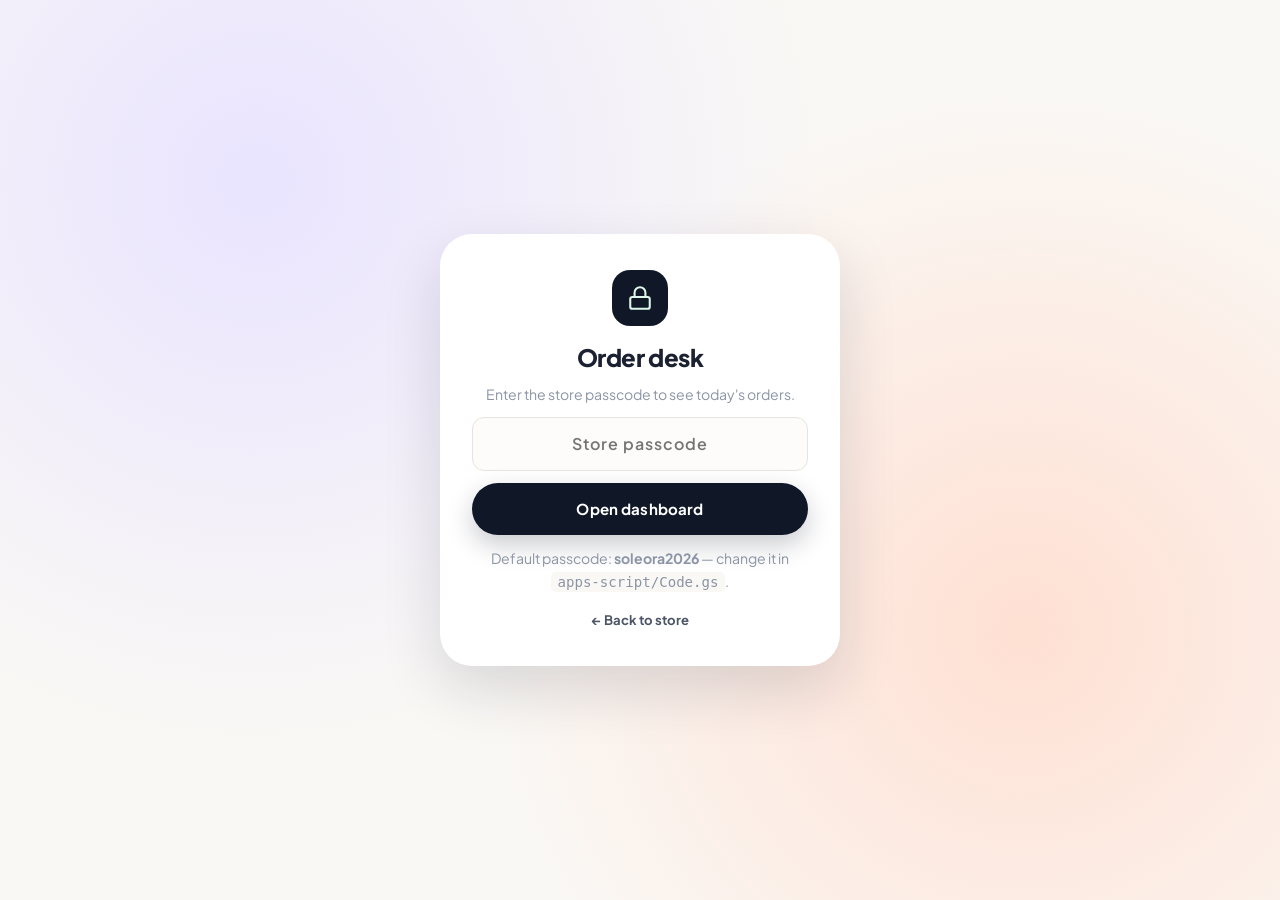
==== admin.html @ 422d0aa5 "Add files via upload" ====
<!DOCTYPE html>
<html lang="en">
<head>
<meta charset="UTF-8" />
<meta name="viewport" content="width=device-width, initial-scale=1" />
<meta name="robots" content="noindex" />
<title>SOLEORA — Order desk</title>
<link rel="preconnect" href="https://fonts.googleapis.com" />
<link rel="preconnect" href="https://fonts.gstatic.com" crossorigin />
<link href="https://fonts.googleapis.com/css2?family=Plus+Jakarta+Sans:wght@400;500;600;700;800&display=swap" rel="stylesheet" />
<link rel="stylesheet" href="style.css" />
<link rel="stylesheet" href="admin.css" />
</head>
<body class="admin">

<svg class="sprite" aria-hidden="true" xmlns="http://www.w3.org/2000/svg">
  <symbol id="s-close" viewBox="0 0 24 24"><g fill="none" stroke="currentColor" stroke-width="1.9" stroke-linecap="round"><line x1="18" y1="6" x2="6" y2="18"/><line x1="6" y1="6" x2="18" y2="18"/></g></symbol>
  <symbol id="s-refresh" viewBox="0 0 24 24"><g fill="none" stroke="currentColor" stroke-width="1.9" stroke-linecap="round" stroke-linejoin="round"><polyline points="23 4 23 10 17 10"/><path d="M20.49 15a9 9 0 1 1-2.12-9.36L23 10"/></g></symbol>
  <symbol id="s-download" viewBox="0 0 24 24"><g fill="none" stroke="currentColor" stroke-width="1.9" stroke-linecap="round" stroke-linejoin="round"><path d="M21 15v4a2 2 0 0 1-2 2H5a2 2 0 0 1-2-2v-4"/><polyline points="7 10 12 15 17 10"/><line x1="12" y1="15" x2="12" y2="3"/></g></symbol>
  <symbol id="s-search" viewBox="0 0 24 24"><g fill="none" stroke="currentColor" stroke-width="1.9" stroke-linecap="round"><circle cx="11" cy="11" r="8"/><line x1="21" y1="21" x2="16.65" y2="16.65"/></g></symbol>
  <symbol id="s-lock" viewBox="0 0 24 24"><g fill="none" stroke="currentColor" stroke-width="1.9" stroke-linecap="round" stroke-linejoin="round"><rect x="3" y="11" width="18" height="11" rx="2"/><path d="M7 11V7a5 5 0 0 1 10 0v4"/></g></symbol>
  <symbol id="s-out" viewBox="0 0 24 24"><g fill="none" stroke="currentColor" stroke-width="1.9" stroke-linecap="round" stroke-linejoin="round"><path d="M9 21H5a2 2 0 0 1-2-2V5a2 2 0 0 1 2-2h4"/><polyline points="16 17 21 12 16 7"/><line x1="21" y1="12" x2="9" y2="12"/></g></symbol>
</svg>

<!-- LOGIN -->
<section class="gate" id="gate">
  <form class="gate__card" id="gateForm">
    <span class="gate__ico"><svg class="ico"><use href="#s-lock"/></svg></span>
    <h1>Order desk</h1>
    <p>Enter the store passcode to see today's orders.</p>
    <input type="password" id="gateKey" placeholder="Store passcode" autocomplete="current-password" />
    <button class="btn btn--dark btn--block" type="submit">Open dashboard</button>
    <p class="gate__note" id="gateNote">Default passcode: <b>soleora2026</b> — change it in <code>apps-script/Code.gs</code>.</p>
    <a class="gate__back" href="index.html">← Back to store</a>
  </form>
</section>

<!-- DASHBOARD -->
<div class="adm" id="adm" hidden>
  <header class="adm__bar">
    <div class="adm__brand">
      <span class="logo__mark"><svg viewBox="0 0 44 44"><path d="M6 29c0-3 2-5 5-6l9-3c3-1 5-3 7-6 2-2 4-3 6-2s3 3 3 6c0 2 1 4 3 5 3 1 4 3 4 6 0 3-2 5-5 5H11c-3 0-5-2-5-5z"/><path class="logo__sole" d="M6 31h32"/></svg></span>
      <span><b>SOLEORA</b><em>Order desk</em></span>
    </div>
    <div class="adm__barTools">
      <span class="conn" id="connState">Checking…</span>
      <button class="btn btn--outline btn--sm" id="refreshBtn"><svg class="ico"><use href="#s-refresh"/></svg> Refresh</button>
      <button class="btn btn--outline btn--sm" id="exportBtn"><svg class="ico"><use href="#s-download"/></svg> Export CSV</button>
      <a class="btn btn--ghost btn--sm" href="index.html">View store</a>
      <button class="icon-btn" id="logoutBtn" aria-label="Sign out"><svg class="ico"><use href="#s-out"/></svg></button>
    </div>
  </header>

  <main class="adm__main">
    <section class="stats" id="stats"></section>

    <section class="panel">
      <div class="panel__head">
        <h2>Orders</h2>
        <div class="panel__tools">
          <label class="srch"><svg class="ico"><use href="#s-search"/></svg><input id="ordSearch" placeholder="Search order ID, name, phone, city" /></label>
          <div class="select">
            <select id="statusFilter">
              <option value="">All statuses</option>
              <option>New</option><option>Confirmed</option><option>Packed</option>
              <option>Shipped</option><option>Delivered</option><option>Cancelled</option>
            </select>
          </div>
        </div>
      </div>
      <div class="tablewrap">
        <table class="tbl">
          <thead><tr>
            <th>Order</th><th>Customer</th><th>Items</th><th>Total</th><th>Payment</th><th>Status</th><th></th>
          </tr></thead>
          <tbody id="ordBody"></tbody>
        </table>
      </div>
      <p class="tbl__empty" id="ordEmpty" hidden>No orders match this view yet.</p>
    </section>
  </main>
</div>

<div class="modal" id="ordModal" hidden><div class="modal__card" id="ordCard"></div></div>
<div class="toasts" id="toasts" role="status" aria-live="polite"></div>

<script src="admin.js"></script>
</body>
</html>
---- style.css ----
/* ==========================================================================
   SOLEORA — Premium footwear store
   1. Tokens   2. Base   3. Layout   4. Header/Nav   5. Hero
   6. Sections 7. Product cards   8. Filters   9. Drawers/Modals
   10. Toasts  11. Footer  12. Animations  13. Responsive
   ========================================================================== */

/* ---------- 1. TOKENS ---------- */
:root{
  --navy:#101828;
  --navy-2:#1c2a44;
  --cream:#FAF8F5;
  --white:#ffffff;
  --coral:#FF7043;
  --coral-dark:#e85c2c;
  --lav:#E9E4FF;
  --mint:#DDF7EA;
  --ink:#1B2130;
  --ink-2:#4b5565;
  --ink-3:#8b94a5;
  --line:#e8e3dc;
  --line-2:#f0ece6;

  --r-sm:10px; --r-md:16px; --r-lg:24px; --r-xl:32px; --r-pill:999px;
  --sh-1:0 2px 8px rgba(16,24,40,.05);
  --sh-2:0 12px 32px rgba(16,24,40,.08);
  --sh-3:0 24px 60px rgba(16,24,40,.14);
  --sh-coral:0 16px 40px rgba(255,112,67,.28);

  --pad:clamp(16px,4vw,32px);
  --gap:clamp(16px,2.4vw,28px);
  --sec-y:clamp(56px,7vw,104px);
  --ease:cubic-bezier(.22,.9,.3,1);
  --header-h:68px;
}

/* ---------- 2. BASE ---------- */
*,*::before,*::after{box-sizing:border-box}
[hidden]{display:none !important}
html{scroll-behavior:smooth;-webkit-text-size-adjust:100%}
body{
  margin:0;background:var(--cream);color:var(--ink);
  font-family:"Plus Jakarta Sans",system-ui,-apple-system,"Segoe UI",sans-serif;
  font-size:16px;line-height:1.6;overflow-x:hidden;
  -webkit-font-smoothing:antialiased;
}
img{max-width:100%;display:block}
button,input,select,textarea{font:inherit;color:inherit}
button{cursor:pointer;border:0;background:none}
a{color:inherit;text-decoration:none}
h1,h2,h3,h4{margin:0;line-height:1.12;letter-spacing:-.02em;font-weight:800}
p{margin:0}
ul{margin:0;padding:0;list-style:none}
.sprite{position:absolute;width:0;height:0;overflow:hidden}
.sprite g{fill:none;stroke:currentColor;stroke-width:1.9;stroke-linecap:round;stroke-linejoin:round}
.ico{width:20px;height:20px;flex:none;fill:none;stroke:currentColor;stroke-width:1.9;stroke-linecap:round;stroke-linejoin:round}
.sr-only{position:absolute;width:1px;height:1px;padding:0;margin:-1px;overflow:hidden;clip:rect(0 0 0 0);white-space:nowrap;border:0}
.skip-link{position:absolute;left:-999px;top:0;z-index:200;background:var(--navy);color:#fff;padding:12px 18px;border-radius:0 0 12px 0}
.skip-link:focus{left:0}
:focus-visible{outline:3px solid var(--coral);outline-offset:2px;border-radius:6px}

/* ---------- 3. LAYOUT ---------- */
.container{width:min(1360px,100% - var(--pad)*2);margin-inline:auto}
.section{padding-block:var(--sec-y)}
.section--soft{background:linear-gradient(180deg,#fff 0%,#fbf9f6 100%);border-block:1px solid var(--line-2)}
.eyebrow{
  font-size:.72rem;font-weight:800;letter-spacing:.22em;text-transform:uppercase;
  color:var(--coral);margin-bottom:12px;display:flex;align-items:center;gap:10px;
}
.eyebrow::before{content:"";width:26px;height:2px;background:var(--coral);border-radius:2px}
.eyebrow--light{color:var(--mint)}
.eyebrow--light::before{background:var(--mint)}
.sec-title{font-size:clamp(1.7rem,3.4vw,2.9rem);max-width:18ch}
.sec-head{display:flex;justify-content:space-between;align-items:flex-end;gap:24px;margin-bottom:clamp(28px,4vw,48px);flex-wrap:wrap}
.sec-head__tools{display:flex;gap:12px;align-items:center}

/* buttons */
.btn{
  display:inline-flex;align-items:center;justify-content:center;gap:10px;
  padding:14px 26px;border-radius:var(--r-pill);font-weight:700;font-size:.94rem;
  letter-spacing:.01em;transition:transform .25s var(--ease),box-shadow .25s var(--ease),background .25s,color .25s;
  white-space:nowrap;
}
.btn .ico{width:18px;height:18px}
.btn--dark{background:var(--navy);color:#fff;box-shadow:0 10px 26px rgba(16,24,40,.22)}
.btn--dark:hover{background:var(--navy-2);transform:translateY(-2px);box-shadow:0 16px 34px rgba(16,24,40,.28)}
.btn--accent{background:var(--coral);color:#fff;box-shadow:var(--sh-coral)}
.btn--accent:hover{background:var(--coral-dark);transform:translateY(-2px)}
.btn--outline{background:transparent;color:var(--navy);box-shadow:inset 0 0 0 1.6px rgba(16,24,40,.16)}
.btn--outline:hover{box-shadow:inset 0 0 0 1.6px var(--navy);transform:translateY(-2px)}
.btn--ghost{background:var(--white);color:var(--navy);box-shadow:var(--sh-1)}
.btn--sm{padding:10px 18px;font-size:.85rem}
.btn--block{width:100%}
.btn:active{transform:translateY(0) scale(.98)}
.linkbtn{display:inline-flex;align-items:center;gap:8px;font-weight:700;font-size:.9rem;color:var(--navy)}
.linkbtn .ico{width:16px;height:16px;transition:transform .3s var(--ease)}
.linkbtn:hover .ico{transform:translateX(5px)}
.linkbtn--muted{color:var(--ink-3);font-size:.82rem}
.linkbtn--muted:hover{color:var(--coral)}

.icon-btn{
  width:42px;height:42px;display:grid;place-items:center;border-radius:var(--r-pill);
  color:var(--navy);position:relative;transition:background .2s,transform .2s var(--ease);
}
.icon-btn:hover{background:rgba(16,24,40,.06);transform:translateY(-1px)}
.icon-btn--round{background:var(--white);box-shadow:var(--sh-1)}
.badge-count{
  position:absolute;top:2px;right:2px;min-width:18px;height:18px;padding:0 5px;
  background:var(--navy);color:#fff;border-radius:var(--r-pill);
  font-size:.66rem;font-weight:800;display:grid;place-items:center;line-height:1;
  transition:transform .3s var(--ease);
}
.badge-count--accent{background:var(--coral)}
.badge-count.pop{transform:scale(1.45)}

/* ---------- 4. ANNOUNCEMENT + HEADER ---------- */
.announce{background:var(--navy);color:#fff;overflow:hidden;font-size:.74rem;letter-spacing:.14em;font-weight:700}
.announce__track{display:flex;gap:22px;align-items:center;white-space:nowrap;padding:9px 0;animation:marquee 34s linear infinite;width:max-content}
.announce .dot{color:var(--coral)}

.header{
  position:sticky;top:0;z-index:90;
  background:rgba(250,248,245,.72);backdrop-filter:blur(16px);-webkit-backdrop-filter:blur(16px);
  border-bottom:1px solid transparent;transition:background .3s,box-shadow .3s,border-color .3s;
}
.header.is-stuck{background:rgba(255,255,255,.9);box-shadow:0 6px 24px rgba(16,24,40,.07);border-color:var(--line-2)}
.header__inner{display:flex;align-items:center;gap:18px;height:var(--header-h)}
.header__burger{display:none}
.header__actions{margin-left:auto;display:flex;align-items:center;gap:2px}
.header__progress{height:2px;background:linear-gradient(90deg,var(--coral),#ffb08c);width:0;transition:width .15s linear}

.logo{display:flex;align-items:center;gap:11px}
.logo__mark{width:38px;height:38px;display:grid;place-items:center;border-radius:12px;background:var(--navy);color:var(--mint);flex:none;box-shadow:0 8px 18px rgba(16,24,40,.22)}
.logo__mark svg{width:26px;height:26px;fill:none;stroke:currentColor;stroke-width:2.2;stroke-linejoin:round}
.logo__sole{stroke:var(--coral);stroke-width:3}
.logo__text{font-weight:800;font-size:1.16rem;letter-spacing:.18em;line-height:1;display:flex;flex-direction:column;gap:3px}
.logo__text em{font-style:normal;font-size:.52rem;letter-spacing:.16em;color:var(--ink-3);font-weight:600;text-transform:uppercase}

.nav{display:flex;gap:2px;margin-left:16px}
.nav__link{padding:9px 13px;border-radius:var(--r-pill);font-size:.88rem;font-weight:600;color:var(--ink-2);position:relative;transition:color .2s,background .2s}
.nav__link:hover{color:var(--navy);background:rgba(16,24,40,.05)}
.nav__link.is-active{color:var(--navy);font-weight:700}
.nav__link.is-active::after{content:"";position:absolute;left:13px;right:13px;bottom:2px;height:2px;background:var(--coral);border-radius:2px}
.nav__link--sale{color:var(--coral);font-weight:800}

/* search bar */
.searchbar{position:sticky;top:var(--header-h);z-index:88;background:#fff;border-bottom:1px solid var(--line);animation:slideDown .3s var(--ease)}
.searchbar__inner{display:flex;align-items:center;gap:12px;padding:14px 0}
.searchbar input{flex:1;border:0;outline:0;background:transparent;font-size:1.05rem;font-weight:600}
.searchbar input::placeholder{color:var(--ink-3);font-weight:500}

/* ---------- 5. HERO ---------- */
.hero{position:relative;padding-block:clamp(36px,5vw,74px) clamp(48px,6vw,90px);overflow:hidden}
.hero__bg{position:absolute;inset:0;pointer-events:none}
.blob{position:absolute;border-radius:50%;filter:blur(70px);opacity:.55;will-change:transform}
.blob--coral{width:38vw;height:38vw;min-width:280px;min-height:280px;background:radial-gradient(circle,#ffb59a,#ff7043 70%);top:-10%;right:-8%;animation:float1 18s ease-in-out infinite}
.blob--lav{width:32vw;height:32vw;min-width:240px;min-height:240px;background:radial-gradient(circle,#e9e4ff,#c3b6ff 70%);bottom:-14%;left:-6%;animation:float2 22s ease-in-out infinite}
.blob--mint{width:22vw;height:22vw;min-width:180px;min-height:180px;background:radial-gradient(circle,#ddf7ea,#8fe3bd 70%);top:44%;left:42%;opacity:.4;animation:float3 26s ease-in-out infinite}
.grid-lines{position:absolute;inset:0;background-image:linear-gradient(rgba(16,24,40,.045) 1px,transparent 1px),linear-gradient(90deg,rgba(16,24,40,.045) 1px,transparent 1px);background-size:56px 56px;mask-image:radial-gradient(ellipse at 50% 40%,#000,transparent 72%)}
.spark{position:absolute;left:var(--x);top:var(--y);width:7px;height:7px;border-radius:50%;background:var(--coral);opacity:.5;animation:twinkle 4.5s ease-in-out infinite;animation-delay:var(--d)}

.hero__inner{position:relative;display:grid;grid-template-columns:1.02fr 1fr;gap:clamp(28px,5vw,64px);align-items:center}
.hero__title{font-size:clamp(2.6rem,7vw,5.1rem);letter-spacing:-.035em}
.rotator{display:inline-grid;position:relative;color:var(--coral)}
.rotator__word{grid-area:1/1;animation:wordIn .6s var(--ease)}
.hero__desc{margin-top:20px;font-size:clamp(1rem,1.2vw,1.12rem);color:var(--ink-2);max-width:46ch}
.hero__cta{display:flex;gap:12px;margin-top:32px;flex-wrap:wrap}
.hero__stats{display:flex;gap:clamp(20px,3vw,44px);margin-top:44px;padding-top:26px;border-top:1px solid var(--line)}
.hero__stats b{display:block;font-size:clamp(1.3rem,2.4vw,1.9rem);font-weight:800;letter-spacing:-.02em}
.hero__stats span{font-size:.78rem;color:var(--ink-3);font-weight:600}

/* hero stage / showcase */
.hero__stage{position:relative;min-height:clamp(400px,46vw,540px)}
.showcase{position:relative;height:100%;border-radius:var(--r-xl);overflow:hidden;box-shadow:var(--sh-3);background:#fff}
.slide{position:absolute;inset:0;opacity:0;transform:scale(1.06);transition:opacity .8s var(--ease),transform 1.4s var(--ease);display:grid;grid-template-rows:1fr auto}
.slide.is-on{opacity:1;transform:scale(1)}
.slide__art{position:relative;display:grid;place-items:center;overflow:hidden;background:var(--slide-bg)}
.slide__art::after{content:"";position:absolute;inset:0;background:radial-gradient(circle at 30% 25%,rgba(255,255,255,.5),transparent 60%)}
.slide__art img{width:74%;max-width:420px;filter:drop-shadow(0 26px 34px rgba(16,24,40,.24));animation:shoeFloat 6s ease-in-out infinite;position:relative;z-index:1}
.slide__person{position:absolute;left:22px;bottom:16px;z-index:2;display:flex;align-items:center;gap:10px;background:rgba(255,255,255,.78);backdrop-filter:blur(10px);padding:8px 14px 8px 8px;border-radius:var(--r-pill);box-shadow:var(--sh-1)}
.slide__avatar{width:34px;height:34px;border-radius:50%;display:grid;place-items:center;font-weight:800;font-size:.85rem;color:#fff}
.slide__person b{display:block;font-size:.82rem;line-height:1.2}
.slide__person span{font-size:.68rem;color:var(--ink-3);font-weight:600}
.slide__foot{display:flex;justify-content:space-between;align-items:center;padding:16px 22px;background:#fff;gap:12px}
.slide__foot h3{font-size:1rem}
.slide__foot p{font-size:.78rem;color:var(--ink-3);font-weight:600}
.slide__price{font-weight:800;font-size:1.05rem}

.showcase__dots{display:flex;gap:8px;justify-content:center;margin-top:16px}
.showcase__dots button{width:26px;height:4px;border-radius:4px;background:rgba(16,24,40,.16);transition:background .3s,width .3s}
.showcase__dots button.is-on{background:var(--coral);width:44px}

.floatcard{
  position:absolute;right:-14px;bottom:56px;width:224px;z-index:4;
  background:rgba(255,255,255,.86);backdrop-filter:blur(18px);
  border:1px solid rgba(255,255,255,.9);border-radius:var(--r-lg);padding:14px;
  box-shadow:var(--sh-3);animation:cardFloat 7s ease-in-out infinite;
}
.floatcard__tag{display:inline-block;background:var(--mint);color:#0d6b48;font-size:.62rem;font-weight:800;letter-spacing:.12em;text-transform:uppercase;padding:5px 10px;border-radius:var(--r-pill)}
.floatcard__img{background:var(--lav);border-radius:var(--r-md);margin:10px 0;padding:6px}
.floatcard h3{font-size:1rem;margin-top:2px}
.floatcard .stars{color:var(--coral);font-size:.8rem;letter-spacing:.08em}
.floatcard__price{font-weight:800;font-size:1.1rem;margin:4px 0 8px}
.livepill{position:absolute;left:-10px;top:24px;z-index:4;display:flex;align-items:center;gap:8px;background:#fff;border-radius:var(--r-pill);padding:8px 15px;font-size:.75rem;font-weight:700;box-shadow:var(--sh-2)}
.livedot{width:8px;height:8px;border-radius:50%;background:#22c55e;box-shadow:0 0 0 0 rgba(34,197,94,.6);animation:pulse 2s infinite}

/* ---------- MARQUEE STRIP ---------- */
.strip{background:var(--navy);color:#fff;overflow:hidden;padding:14px 0}
.strip__track{display:flex;gap:34px;align-items:center;width:max-content;animation:marquee 30s linear infinite}
.strip__track span{font-size:1.05rem;font-weight:800;letter-spacing:.2em}
.strip__track i{color:var(--coral);font-style:normal}

/* ---------- 6. CATEGORIES / OCCASIONS ---------- */
.cat-grid{display:grid;grid-template-columns:repeat(4,1fr);gap:var(--gap)}
.cat{
  position:relative;border-radius:var(--r-lg);overflow:hidden;min-height:280px;
  display:flex;flex-direction:column;justify-content:flex-end;padding:22px;
  color:#fff;isolation:isolate;transition:transform .4s var(--ease),box-shadow .4s var(--ease);
  background:var(--cat-bg);
}
.cat:hover{transform:translateY(-8px);box-shadow:var(--sh-3)}
.cat__img{position:absolute;inset:0;z-index:-2;overflow:hidden}
.cat__img img{width:100%;height:100%;object-fit:cover;transition:transform .7s var(--ease)}
.cat:hover .cat__img img{transform:scale(1.09)}
.cat::after{content:"";position:absolute;inset:0;z-index:-1;background:linear-gradient(180deg,rgba(16,24,40,0) 30%,rgba(16,24,40,.82) 100%);transition:opacity .4s}
.cat:hover::after{opacity:.92}
.cat h3{font-size:1.35rem}
.cat p{font-size:.84rem;opacity:.86;margin:6px 0 12px}
.cat__go{display:inline-flex;align-items:center;gap:8px;font-size:.78rem;font-weight:800;letter-spacing:.12em;text-transform:uppercase}
.cat__go .ico{width:16px;height:16px;transition:transform .35s var(--ease)}
.cat:hover .cat__go .ico{transform:translateX(6px)}
.cat__count{position:absolute;top:16px;right:16px;background:rgba(255,255,255,.9);color:var(--navy);font-size:.68rem;font-weight:800;padding:5px 11px;border-radius:var(--r-pill)}

.occ-grid{display:grid;grid-template-columns:repeat(4,1fr);gap:var(--gap)}
.occ{
  border-radius:var(--r-lg);padding:26px 22px;background:#fff;border:1px solid var(--line);
  transition:transform .35s var(--ease),box-shadow .35s var(--ease),border-color .35s;text-align:left;
}
.occ:hover{transform:translateY(-6px);box-shadow:var(--sh-2);border-color:transparent}
.occ__ico{width:52px;height:52px;border-radius:16px;display:grid;place-items:center;font-size:1.5rem;margin-bottom:16px;background:var(--occ-bg)}
.occ h3{font-size:1.06rem}
.occ p{font-size:.82rem;color:var(--ink-3);margin-top:5px}

/* ---------- 7. SHOP + PRODUCT CARDS ---------- */
.shop{display:grid;grid-template-columns:264px 1fr;gap:clamp(20px,3vw,40px);align-items:start}
.shop__main{min-width:0}
.chips{display:flex;flex-wrap:wrap;gap:8px;margin-bottom:12px}
.chip{display:inline-flex;align-items:center;gap:7px;background:var(--navy);color:#fff;font-size:.76rem;font-weight:700;padding:7px 13px;border-radius:var(--r-pill)}
.chip .ico{width:13px;height:13px}
.chip--clear{background:var(--coral)}
.result-line{font-size:.85rem;color:var(--ink-3);margin-bottom:16px;font-weight:600}
.result-line b{color:var(--navy)}

.grid{display:grid;grid-template-columns:repeat(4,1fr);gap:var(--gap)}
.card{
  background:#fff;border-radius:var(--r-lg);overflow:hidden;display:flex;flex-direction:column;
  border:1px solid var(--line-2);transition:transform .38s var(--ease),box-shadow .38s var(--ease),border-color .3s;
  position:relative;
}
.card:hover{transform:translateY(-8px);box-shadow:var(--sh-3);border-color:transparent}
.card__media{position:relative;aspect-ratio:1/1;background:var(--card-bg);display:grid;place-items:center;overflow:hidden}
.card__media img{width:82%;transition:transform .6s var(--ease);filter:drop-shadow(0 14px 18px rgba(16,24,40,.16))}
.card:hover .card__media img{transform:scale(1.11) rotate(-4deg)}
.card__badge{position:absolute;top:12px;left:12px;font-size:.62rem;font-weight:800;letter-spacing:.1em;padding:6px 11px;border-radius:var(--r-pill);background:var(--navy);color:#fff}
.card__badge--sale{background:var(--coral)}
.card__badge--new{background:#0d6b48}
.card__badge--premium{background:#5b46c9}
.card__wish{position:absolute;top:10px;right:10px;width:38px;height:38px;border-radius:50%;background:rgba(255,255,255,.92);display:grid;place-items:center;box-shadow:var(--sh-1);transition:transform .25s var(--ease),color .25s;color:var(--ink-2)}
.card__wish:hover{transform:scale(1.12)}
.card__wish.is-on{color:var(--coral)}
.card__wish.is-on .ico{fill:var(--coral)}
.card__quick{
  position:absolute;left:12px;right:12px;bottom:12px;padding:10px;border-radius:var(--r-pill);
  background:rgba(255,255,255,.94);backdrop-filter:blur(8px);font-size:.8rem;font-weight:700;
  display:flex;align-items:center;justify-content:center;gap:8px;
  opacity:0;transform:translateY(10px);transition:opacity .3s,transform .3s var(--ease);
}
.card:hover .card__quick,.card:focus-within .card__quick{opacity:1;transform:translateY(0)}
.card__body{padding:16px;display:flex;flex-direction:column;gap:7px;flex:1}
.card__brand{font-size:.68rem;font-weight:800;letter-spacing:.14em;text-transform:uppercase;color:var(--ink-3)}
.card__name{font-size:.98rem;font-weight:700;line-height:1.3}
.card__meta{display:flex;align-items:center;gap:8px;font-size:.76rem;color:var(--ink-3);font-weight:600}
.rating{display:inline-flex;align-items:center;gap:4px;background:var(--mint);color:#0d6b48;padding:3px 8px;border-radius:var(--r-pill);font-weight:800;font-size:.72rem}
.rating .ico{width:12px;height:12px;fill:currentColor}
.card__price{display:flex;align-items:baseline;gap:8px;flex-wrap:wrap;margin-top:2px}
.price{font-size:1.14rem;font-weight:800}
.price--old{font-size:.86rem;color:var(--ink-3);text-decoration:line-through;font-weight:600}
.price--off{font-size:.78rem;color:#0d6b48;font-weight:800}
.card__sizes{display:flex;gap:6px;flex-wrap:wrap;margin-top:4px}
.size{
  min-width:34px;height:32px;padding:0 8px;border-radius:9px;display:grid;place-items:center;
  font-size:.8rem;font-weight:700;background:#f6f4f1;color:var(--ink-2);
  transition:background .2s,color .2s,transform .2s;
}
.size:hover{background:var(--lav)}
.size.is-on{background:var(--navy);color:#fff}
.card__add{margin-top:auto;padding:12px;border-radius:var(--r-pill);background:var(--navy);color:#fff;font-weight:700;font-size:.86rem;display:flex;align-items:center;justify-content:center;gap:8px;transition:background .25s,transform .2s}
.card:hover .card__add{background:var(--coral)}
.card__add:active{transform:scale(.97)}

.loadmore{display:flex;justify-content:center;margin-top:36px}
.empty{text-align:center;padding:60px 20px;background:#fff;border-radius:var(--r-lg);border:1px dashed var(--line)}
.empty__icon{font-size:2.6rem;margin-bottom:10px}
.empty h3{font-size:1.25rem;margin-bottom:6px}
.empty p{color:var(--ink-3);margin-bottom:20px}

/* rails */
.rail{display:grid;grid-auto-flow:column;grid-auto-columns:minmax(240px,1fr);gap:var(--gap);overflow-x:auto;padding-bottom:14px;scroll-snap-type:x mandatory;scrollbar-width:thin}
.rail > *{scroll-snap-align:start}
.rail::-webkit-scrollbar{height:6px}
.rail::-webkit-scrollbar-thumb{background:var(--line);border-radius:6px}

/* ---------- 8. FILTERS ---------- */
.filters{background:#fff;border:1px solid var(--line-2);border-radius:var(--r-lg);position:sticky;top:calc(var(--header-h) + 16px);overflow:hidden}
.filters__head{display:flex;align-items:center;justify-content:space-between;gap:10px;padding:18px;border-bottom:1px solid var(--line-2)}
.filters__head h3{font-size:1rem}
.filters__close{display:none}
.filters__body{padding:6px 18px 18px;max-height:min(64vh,620px);overflow-y:auto}
.filters__foot{display:none;padding:14px 18px;border-top:1px solid var(--line-2);background:#fff}
.fgroup{border-bottom:1px solid var(--line-2);padding:14px 0}
.fgroup:last-child{border-bottom:0}
.fgroup__title{display:flex;justify-content:space-between;align-items:center;width:100%;font-weight:700;font-size:.86rem;padding:4px 0}
.fgroup__title .ico{width:16px;height:16px;transition:transform .3s}
.fgroup.is-closed .fgroup__title .ico{transform:rotate(-90deg)}
.fgroup__body{padding-top:10px;display:flex;flex-direction:column;gap:9px}
.fgroup.is-closed .fgroup__body{display:none}
.check{display:flex;align-items:center;gap:10px;font-size:.85rem;color:var(--ink-2);cursor:pointer}
.check input{appearance:none;width:18px;height:18px;border-radius:6px;border:1.6px solid var(--line);flex:none;transition:background .2s,border-color .2s;position:relative}
.check input:checked{background:var(--navy);border-color:var(--navy)}
.check input:checked::after{content:"";position:absolute;left:5px;top:1.5px;width:5px;height:10px;border:solid #fff;border-width:0 2px 2px 0;transform:rotate(45deg)}
.check span{flex:1}
.check small{color:var(--ink-3);font-weight:600}
.swatches{display:flex;flex-wrap:wrap;gap:9px}
.swatch{width:32px;height:32px;border-radius:50%;border:2px solid #fff;box-shadow:0 0 0 1.5px var(--line);transition:transform .2s,box-shadow .2s;position:relative}
.swatch:hover{transform:scale(1.1)}
.swatch.is-on{box-shadow:0 0 0 2.4px var(--navy)}
.sizerow{display:flex;flex-wrap:wrap;gap:8px}
.sizebtn{width:42px;height:36px;border-radius:10px;background:#f6f4f1;font-weight:700;font-size:.84rem;transition:background .2s,color .2s}
.sizebtn.is-on{background:var(--navy);color:#fff}
.range{display:flex;flex-direction:column;gap:10px}
.range__vals{display:flex;justify-content:space-between;font-size:.82rem;font-weight:700}
.range input[type=range]{width:100%;appearance:none;height:4px;border-radius:4px;background:var(--line);outline:0}
.range input[type=range]::-webkit-slider-thumb{appearance:none;width:18px;height:18px;border-radius:50%;background:var(--navy);cursor:pointer;border:3px solid #fff;box-shadow:var(--sh-1)}
.range input[type=range]::-moz-range-thumb{width:18px;height:18px;border-radius:50%;background:var(--navy);cursor:pointer;border:3px solid #fff}

.select{position:relative;display:flex;align-items:center}
.select select{appearance:none;padding:10px 38px 10px 16px;border-radius:var(--r-pill);border:1.6px solid rgba(16,24,40,.16);background:#fff;font-size:.85rem;font-weight:600;cursor:pointer}
.select .ico{position:absolute;right:14px;width:15px;height:15px;pointer-events:none}

/* ---------- 9. DRAWERS / MODALS ---------- */
.scrim{position:fixed;inset:0;background:rgba(16,24,40,.5);backdrop-filter:blur(4px);z-index:95;animation:fade .3s}
.drawer{
  position:fixed;top:0;bottom:0;width:min(430px,92vw);background:#fff;z-index:96;
  display:flex;flex-direction:column;box-shadow:var(--sh-3);
}
.drawer--right{right:0;animation:slideInR .38s var(--ease)}
.drawer--left{left:0;width:min(330px,84vw);animation:slideInL .38s var(--ease)}
.drawer__head{display:flex;align-items:center;justify-content:space-between;padding:18px 20px;border-bottom:1px solid var(--line-2)}
.drawer__title{font-weight:800;font-size:1.05rem}
.drawer__title b{color:var(--ink-3);font-weight:600;font-size:.85rem}
.drawer__body{flex:1;overflow-y:auto;padding:18px 20px;display:flex;flex-direction:column;gap:14px}
.drawer__foot{padding:18px 20px;border-top:1px solid var(--line-2);background:#fff}

.mnav{display:flex;flex-direction:column;padding:12px}
.mnav a{padding:14px 16px;border-radius:14px;font-weight:700;font-size:1rem;transition:background .2s,padding-left .2s}
.mnav a:hover{background:var(--lav);padding-left:22px}
.mnav a.is-sale{color:var(--coral)}
.mnav__foot{margin-top:auto;padding:16px;display:flex;flex-direction:column;gap:10px}

.citem{display:grid;grid-template-columns:82px 1fr auto;gap:12px;align-items:center;padding-bottom:14px;border-bottom:1px solid var(--line-2)}
.citem__img{background:var(--card-bg,#f6f4f1);border-radius:14px;padding:6px;aspect-ratio:1/1;display:grid;place-items:center}
.citem h4{font-size:.9rem;font-weight:700;line-height:1.3}
.citem small{color:var(--ink-3);font-size:.75rem;font-weight:600;display:block;margin-top:3px}
.citem__price{font-weight:800;margin-top:6px;font-size:.95rem}
.qty{display:flex;align-items:center;gap:4px;background:#f6f4f1;border-radius:var(--r-pill);padding:3px}
.qty button{width:28px;height:28px;border-radius:50%;display:grid;place-items:center;background:#fff;box-shadow:var(--sh-1);transition:background .2s}
.qty button:hover{background:var(--lav)}
.qty .ico{width:14px;height:14px}
.qty b{min-width:22px;text-align:center;font-size:.86rem}
.citem__side{display:flex;flex-direction:column;align-items:flex-end;gap:8px}
.citem__del{color:var(--ink-3);font-size:.74rem;font-weight:700;display:inline-flex;gap:5px;align-items:center}
.citem__del:hover{color:var(--coral)}

.totals{display:flex;flex-direction:column;gap:9px;margin-bottom:14px}
.totals > div{display:flex;justify-content:space-between;font-size:.9rem;color:var(--ink-2)}
.totals b{font-weight:700;color:var(--ink)}
.totals__save b{color:#0d6b48}
.totals__grand{padding-top:11px;border-top:1px solid var(--line-2);font-size:1.05rem}
.totals__grand b{font-size:1.25rem;font-weight:800}
.freeship{font-size:.78rem;color:var(--ink-3);margin-bottom:12px;text-align:center;font-weight:600}
.freeship b{color:var(--coral)}

.modal{position:fixed;inset:0;z-index:97;display:grid;place-items:center;padding:20px;background:rgba(16,24,40,.55);backdrop-filter:blur(6px);animation:fade .25s;overflow-y:auto}
.modal__card{background:#fff;border-radius:var(--r-xl);width:min(560px,100%);padding:28px;position:relative;box-shadow:var(--sh-3);animation:popIn .35s var(--ease);margin:auto}
.modal__card--wide{width:min(920px,100%);padding:0;overflow:hidden}
.modal__x{position:absolute;top:14px;right:14px;z-index:3;background:rgba(255,255,255,.9);box-shadow:var(--sh-1)}
.modal__title{font-size:1.5rem}
.modal__sub{color:var(--ink-3);font-size:.88rem;margin:6px 0 20px}

.qv{display:grid;grid-template-columns:1fr 1fr}
.qv__media{background:var(--card-bg);display:grid;place-items:center;padding:34px;position:relative;min-height:320px}
.qv__media img{width:84%;filter:drop-shadow(0 22px 28px rgba(16,24,40,.2));animation:shoeFloat 6s ease-in-out infinite}
.qv__body{padding:34px 30px;display:flex;flex-direction:column;gap:12px;max-height:80vh;overflow-y:auto}
.qv__body h2{font-size:1.5rem}
.qv__desc{font-size:.9rem;color:var(--ink-2)}
.qv__label{font-size:.72rem;font-weight:800;letter-spacing:.14em;text-transform:uppercase;color:var(--ink-3);margin-top:4px}
.qv__actions{display:flex;gap:10px;margin-top:8px;flex-wrap:wrap}
.qv__actions .btn{flex:1;min-width:140px}

.form{display:flex;flex-direction:column;gap:14px}
.form label{display:flex;flex-direction:column;gap:6px;font-size:.8rem;font-weight:700;color:var(--ink-2)}
.form input,.form textarea,.form select{
  padding:12px 14px;border-radius:12px;border:1.6px solid var(--line);background:#fdfcfb;
  font-size:.92rem;font-weight:600;outline:0;transition:border-color .2s,background .2s;
}
.form input:focus,.form textarea:focus,.form select:focus{border-color:var(--navy);background:#fff}
.form input.is-bad{border-color:var(--coral);background:#fff6f2}
.form__row{display:grid;grid-template-columns:1fr 1fr;gap:12px}
.form__summary{background:var(--cream);border-radius:14px;padding:14px 16px;font-size:.87rem;display:flex;flex-direction:column;gap:6px}
.form__summary div{display:flex;justify-content:space-between}
.form__summary .big{font-weight:800;font-size:1.05rem;padding-top:8px;border-top:1px solid var(--line)}
.form__note{font-size:.74rem;color:var(--ink-3);text-align:center}
.success{text-align:center;padding:16px 0}
.success__ico{width:74px;height:74px;border-radius:50%;background:var(--mint);color:#0d6b48;display:grid;place-items:center;margin:0 auto 18px;animation:popIn .5s var(--ease)}
.success__ico .ico{width:34px;height:34px;stroke-width:2.6}
.success h2{font-size:1.5rem;margin-bottom:8px}
.success p{color:var(--ink-2);font-size:.92rem}
.success__id{display:inline-block;margin:16px 0 22px;background:var(--cream);border:1px dashed var(--line);border-radius:12px;padding:10px 18px;font-weight:800;letter-spacing:.08em}

/* ---------- SALE ---------- */
.sale{position:relative;overflow:hidden;color:#fff;padding-block:clamp(48px,6vw,80px);background:var(--navy)}
.sale__bg{position:absolute;inset:0;background:linear-gradient(120deg,#101828 0%,#1c2a44 35%,#3a2a52 65%,#101828 100%);background-size:280% 280%;animation:gradShift 16s ease infinite}
.sale__bg::after{content:"";position:absolute;inset:0;background:radial-gradient(circle at 78% 30%,rgba(255,112,67,.42),transparent 55%),radial-gradient(circle at 12% 78%,rgba(233,228,255,.24),transparent 52%)}
.sale__inner{position:relative;display:grid;grid-template-columns:1fr 1fr;gap:clamp(28px,4vw,60px);align-items:center}
.sale__title{font-size:clamp(2rem,4.4vw,3.4rem)}
.sale__off{margin:14px 0 8px;font-size:1.1rem;font-weight:700;letter-spacing:.12em}
.sale__num{color:var(--coral);font-size:clamp(2.2rem,5vw,3.6rem);font-weight:800;letter-spacing:-.03em;display:inline-block;vertical-align:-6px;margin-right:8px}
.sale__desc{color:rgba(255,255,255,.72);max-width:40ch}
.countdown{display:flex;gap:12px;margin:24px 0 28px}
.countdown > div{background:rgba(255,255,255,.1);border:1px solid rgba(255,255,255,.16);border-radius:16px;padding:12px 18px;text-align:center;min-width:78px;backdrop-filter:blur(8px)}
.countdown b{display:block;font-size:1.7rem;font-weight:800;font-variant-numeric:tabular-nums}
.countdown span{font-size:.66rem;letter-spacing:.14em;text-transform:uppercase;color:rgba(255,255,255,.6)}
.sale__visual{display:grid;grid-template-columns:repeat(2,1fr);gap:14px}
.saletile{background:rgba(255,255,255,.08);border:1px solid rgba(255,255,255,.14);border-radius:var(--r-lg);padding:16px;backdrop-filter:blur(10px);transition:transform .4s var(--ease)}
.saletile:hover{transform:translateY(-8px) rotate(-1.5deg)}
.saletile img{width:100%;filter:drop-shadow(0 16px 20px rgba(0,0,0,.35))}
.saletile b{display:block;margin-top:8px;font-size:.86rem}
.saletile span{font-size:.78rem;color:var(--coral);font-weight:800}
.saletile:nth-child(2){transform:translateY(22px)}
.saletile:nth-child(2):hover{transform:translateY(14px) rotate(1.5deg)}

/* ---------- BRANDS / WHY / REVIEWS ---------- */
.brands{padding-block:clamp(34px,4vw,52px);border-block:1px solid var(--line-2);background:#fff}
.brands__label{text-align:center;font-size:.72rem;letter-spacing:.2em;text-transform:uppercase;color:var(--ink-3);font-weight:800;margin-bottom:24px}
.brands__row{display:flex;flex-wrap:wrap;justify-content:center;gap:clamp(20px,4vw,58px)}
.brandlogo{font-size:clamp(1.05rem,2vw,1.5rem);font-weight:800;letter-spacing:.05em;color:var(--ink-3);transition:color .3s,transform .3s var(--ease);cursor:pointer}
.brandlogo:hover{color:var(--navy);transform:translateY(-3px)}
.brandlogo em{font-style:normal;color:var(--coral)}

.why-grid{display:grid;grid-template-columns:repeat(4,1fr);gap:var(--gap)}
.why-card{background:#fff;border:1px solid var(--line-2);border-radius:var(--r-lg);padding:26px 22px;transition:transform .35s var(--ease),box-shadow .35s var(--ease)}
.why-card:hover{transform:translateY(-6px);box-shadow:var(--sh-2)}
.why-card__ico{width:52px;height:52px;border-radius:16px;background:var(--lav);color:var(--navy);display:grid;place-items:center;margin-bottom:16px}
.why-card__ico .ico{width:24px;height:24px}
.why-card:nth-child(2) .why-card__ico{background:var(--mint)}
.why-card:nth-child(3) .why-card__ico{background:#ffe6dc}
.why-card:nth-child(4) .why-card__ico{background:#e2eeff}
.why-card h3{font-size:1.05rem;margin-bottom:6px}
.why-card p{font-size:.86rem;color:var(--ink-3)}

.slider{overflow:hidden}
.slider__track{display:flex;transition:transform .6s var(--ease)}
.review{flex:0 0 33.3333%;padding-right:var(--gap);box-sizing:border-box}
.review__card{background:#fff;border:1px solid var(--line-2);border-radius:var(--r-lg);padding:26px;height:100%;display:flex;flex-direction:column;gap:14px}
.review__stars{color:var(--coral);letter-spacing:.1em}
.review__text{font-size:.94rem;color:var(--ink-2);flex:1}
.review__who{display:flex;align-items:center;gap:12px}
.review__av{width:44px;height:44px;border-radius:50%;display:grid;place-items:center;font-weight:800;color:#fff;font-size:.95rem}
.review__who b{display:block;font-size:.9rem}
.review__who span{font-size:.76rem;color:var(--ink-3);font-weight:600}
.slider__dots{display:flex;gap:8px;justify-content:center;margin-top:26px}
.slider__dots button{width:9px;height:9px;border-radius:50%;background:rgba(16,24,40,.18);transition:width .3s,background .3s}
.slider__dots button.is-on{background:var(--coral);width:28px;border-radius:6px}
.slider-nav{display:flex;gap:8px}

/* ---------- NEWSLETTER ---------- */
.news{background:linear-gradient(120deg,var(--lav),var(--mint) 60%,#ffe6dc);padding-block:clamp(44px,5vw,72px);background-size:200% 200%;animation:gradShift 18s ease infinite}
.news__inner{display:flex;justify-content:space-between;align-items:center;gap:28px;flex-wrap:wrap}
.news__title{font-size:clamp(1.5rem,3vw,2.3rem)}
.news__desc{color:var(--ink-2);margin-top:8px;max-width:44ch}
.news__form{display:flex;gap:10px;background:#fff;padding:8px;border-radius:var(--r-pill);box-shadow:var(--sh-2);flex-wrap:wrap}
.news__form input{border:0;outline:0;padding:12px 20px;min-width:230px;font-weight:600;background:transparent;border-radius:var(--r-pill)}
.news__form input.is-bad{background:#fff2ee}

/* ---------- 11. FOOTER ---------- */
.footer{background:var(--navy);color:rgba(255,255,255,.72);padding-top:clamp(48px,6vw,74px)}
.footer__grid{display:grid;grid-template-columns:1.6fr 1fr 1fr 1fr;gap:clamp(24px,3vw,48px);padding-bottom:44px}
.footer .logo__text{color:#fff}
.footer .logo__text em{color:rgba(255,255,255,.5)}
.footer .logo__mark{background:rgba(255,255,255,.1)}
.footer__about{margin:18px 0;font-size:.88rem;max-width:36ch}
.footer__col{display:flex;flex-direction:column;gap:11px}
.footer__col h4{color:#fff;font-size:.76rem;letter-spacing:.16em;text-transform:uppercase;margin-bottom:6px}
.footer__col-gap{margin-top:20px}
.footer__col a{font-size:.88rem;transition:color .2s,padding-left .2s}
.footer__col a:hover{color:var(--coral);padding-left:5px}
.socials{display:flex;gap:10px}
.socials a{width:40px;height:40px;border-radius:50%;background:rgba(255,255,255,.08);display:grid;place-items:center;transition:background .25s,transform .25s,color .25s}
.socials a:hover{background:var(--coral);color:#fff;transform:translateY(-3px)}
.footer__bottom{display:flex;justify-content:space-between;gap:14px;flex-wrap:wrap;padding:20px 0;border-top:1px solid rgba(255,255,255,.1);font-size:.8rem}

/* ---------- 10. TOASTS / TICKER ---------- */
.toasts{position:fixed;right:20px;bottom:20px;z-index:120;display:flex;flex-direction:column;gap:10px;pointer-events:none}
.toast{
  display:flex;align-items:center;gap:11px;background:var(--navy);color:#fff;
  padding:13px 18px;border-radius:14px;box-shadow:var(--sh-3);font-size:.88rem;font-weight:600;
  animation:toastIn .35s var(--ease);max-width:330px;
}
.toast.out{animation:toastOut .3s var(--ease) forwards}
.toast .ico{width:18px;height:18px;color:var(--mint)}
.toast--warn .ico{color:#ffd08a}
.ticker{
  position:fixed;left:20px;bottom:20px;z-index:110;background:#fff;border-radius:var(--r-pill);
  padding:9px 18px 9px 12px;box-shadow:var(--sh-2);font-size:.8rem;font-weight:600;
  display:flex;align-items:center;gap:10px;animation:toastIn .4s var(--ease);max-width:330px;
}
.ticker.out{animation:toastOut .35s var(--ease) forwards}
.ticker b{font-weight:800}
.ticker__av{width:28px;height:28px;border-radius:50%;background:var(--lav);display:grid;place-items:center;font-size:.9rem}

/* ---------- 12. ANIMATIONS ---------- */
@keyframes marquee{to{transform:translateX(-50%)}}
@keyframes float1{0%,100%{transform:translate(0,0) scale(1)}50%{transform:translate(-40px,30px) scale(1.08)}}
@keyframes float2{0%,100%{transform:translate(0,0) scale(1)}50%{transform:translate(40px,-30px) scale(1.1)}}
@keyframes float3{0%,100%{transform:translate(0,0)}50%{transform:translate(-30px,-40px)}}
@keyframes twinkle{0%,100%{opacity:.15;transform:scale(.7)}50%{opacity:.85;transform:scale(1.3)}}
@keyframes shoeFloat{0%,100%{transform:translateY(0) rotate(-2deg)}50%{transform:translateY(-16px) rotate(2deg)}}
@keyframes cardFloat{0%,100%{transform:translateY(0)}50%{transform:translateY(-18px)}}
@keyframes pulse{0%{box-shadow:0 0 0 0 rgba(34,197,94,.55)}70%{box-shadow:0 0 0 10px rgba(34,197,94,0)}100%{box-shadow:0 0 0 0 rgba(34,197,94,0)}}
@keyframes gradShift{0%,100%{background-position:0% 50%}50%{background-position:100% 50%}}
@keyframes wordIn{from{opacity:0;transform:translateY(26px) rotateX(-60deg)}to{opacity:1;transform:none}}
@keyframes fade{from{opacity:0}to{opacity:1}}
@keyframes slideDown{from{opacity:0;transform:translateY(-14px)}to{opacity:1;transform:none}}
@keyframes slideInR{from{transform:translateX(100%)}to{transform:none}}
@keyframes slideInL{from{transform:translateX(-100%)}to{transform:none}}
@keyframes popIn{from{opacity:0;transform:scale(.94) translateY(14px)}to{opacity:1;transform:none}}
@keyframes toastIn{from{opacity:0;transform:translateY(18px) scale(.96)}to{opacity:1;transform:none}}
@keyframes toastOut{to{opacity:0;transform:translateY(12px) scale(.96)}}

.reveal{opacity:0;transform:translateY(26px);transition:opacity .7s var(--ease),transform .7s var(--ease)}
.reveal.in{opacity:1;transform:none}
.hero .reveal{transition-delay:var(--rd,0s)}
.hero__copy .reveal:nth-child(1){--rd:.05s}
.hero__copy .reveal:nth-child(2){--rd:.14s}
.hero__copy .reveal:nth-child(3){--rd:.24s}
.hero__copy .reveal:nth-child(4){--rd:.34s}
.hero__copy .reveal:nth-child(5){--rd:.44s}
.grid .card{opacity:0;transform:translateY(20px);animation:cardIn .55s var(--ease) forwards;animation-delay:calc(var(--i,0) * 45ms)}
@keyframes cardIn{to{opacity:1;transform:none}}

/* ---------- 13. RESPONSIVE ---------- */
@media (min-width:1600px){
  .grid{grid-template-columns:repeat(5,1fr)}
}
@media (max-width:1180px){
  .nav{display:none}
  .header__burger{display:grid}
  .header__account{display:none}
  .cat-grid,.occ-grid,.why-grid{grid-template-columns:repeat(3,1fr)}
  .grid{grid-template-columns:repeat(3,1fr)}
  .review{flex:0 0 50%}
  .footer__grid{grid-template-columns:1fr 1fr}
}
@media (max-width:980px){
  .hero__inner{grid-template-columns:1fr}
  .hero__stage{order:-1;min-height:360px;margin-inline:auto;width:100%;max-width:520px}
  .hero__title{font-size:clamp(2.4rem,9vw,3.4rem)}
  .floatcard{right:8px;bottom:70px;width:190px}
  .livepill{left:8px}
  .sale__inner{grid-template-columns:1fr}
  .shop{grid-template-columns:1fr}
  .filters{
    position:fixed;left:0;right:0;bottom:0;top:auto;z-index:96;border-radius:var(--r-xl) var(--r-xl) 0 0;
    max-height:88vh;animation:slideUpSheet .38s var(--ease);
  }
  .filters__close{display:grid}
  .filters__foot{display:block}
  .filters__body{max-height:56vh}
  .qv{grid-template-columns:1fr}
  .qv__media{min-height:240px;padding:24px}
  .qv__body{padding:24px 22px}
}
@keyframes slideUpSheet{from{transform:translateY(100%)}to{transform:none}}
@media (max-width:760px){
  :root{--header-h:60px}
  .cat-grid,.occ-grid,.why-grid{grid-template-columns:repeat(2,1fr)}
  .grid{grid-template-columns:repeat(2,1fr);gap:14px}
  .review{flex:0 0 100%}
  .footer__grid{grid-template-columns:1fr 1fr}
  .footer__brand{grid-column:1/-1}
  .card__body{padding:12px;gap:5px}
  .card__name{font-size:.88rem}
  .price{font-size:1rem}
  .card__sizes{display:none}
  .card__quick{opacity:1;transform:none;font-size:.74rem;padding:8px}
  .hero__stats{gap:18px}
  .news__form{width:100%}
  .news__form input{flex:1;min-width:0}
  .toasts{left:16px;right:16px;bottom:16px}
  .toast{max-width:none}
  .ticker{display:none}
  .modal{padding:0;align-items:flex-end}
  .modal__card{border-radius:var(--r-xl) var(--r-xl) 0 0;width:100%;max-height:94vh;overflow-y:auto;animation:slideUpSheet .35s var(--ease)}
  .sale__visual{grid-template-columns:1fr 1fr}
  .countdown > div{min-width:0;flex:1;padding:10px}
}
@media (max-width:420px){
  .form__row{grid-template-columns:1fr}
  .hero__cta .btn{flex:1}
  .logo__text{font-size:1rem}
}

@media (prefers-reduced-motion:reduce){
  *,*::before,*::after{animation-duration:.001ms !important;animation-iteration-count:1 !important;transition-duration:.001ms !important;scroll-behavior:auto !important}
  .reveal{opacity:1;transform:none}
  .grid .card{opacity:1;transform:none}
}
---- admin.css ----
/* ==========================================================================
   SOLEORA — admin.css (layers on top of style.css tokens)
   ========================================================================== */
body.admin{background:#f5f4f1}

/* ---------- LOGIN GATE ---------- */
.gate{min-height:100dvh;display:grid;place-items:center;padding:24px;position:relative;overflow:hidden;
  background:radial-gradient(circle at 20% 20%,#e9e4ff,transparent 45%),radial-gradient(circle at 80% 70%,#ffe0d3,transparent 45%),#faf8f5}
.gate__card{background:#fff;border-radius:var(--r-xl);padding:36px 32px;width:min(400px,100%);
  box-shadow:var(--sh-3);display:flex;flex-direction:column;gap:12px;text-align:center;animation:popIn .4s var(--ease)}
.gate__ico{width:56px;height:56px;border-radius:18px;background:var(--navy);color:var(--mint);display:grid;place-items:center;margin:0 auto 6px}
.gate__ico .ico{width:26px;height:26px}
.gate h1{font-size:1.5rem}
.gate p{color:var(--ink-3);font-size:.88rem}
.gate input{padding:13px 16px;border-radius:12px;border:1.6px solid var(--line);background:#fdfcfb;outline:0;font-weight:600;text-align:center;letter-spacing:.06em}
.gate input:focus{border-color:var(--navy);background:#fff}
.gate input.is-bad{border-color:var(--coral);background:#fff6f2}
.gate__note{font-size:.74rem}
.gate__note code{background:var(--cream);padding:2px 6px;border-radius:5px}
.gate__back{font-size:.82rem;font-weight:700;color:var(--ink-2);margin-top:4px}
.gate__back:hover{color:var(--coral)}

/* ---------- SHELL ---------- */
.adm__bar{position:sticky;top:0;z-index:20;background:rgba(255,255,255,.86);backdrop-filter:blur(14px);
  border-bottom:1px solid var(--line);display:flex;align-items:center;gap:16px;padding:12px clamp(14px,3vw,28px);flex-wrap:wrap}
.adm__brand{display:flex;align-items:center;gap:11px}
.adm__brand .logo__mark{width:38px;height:38px;border-radius:12px;background:var(--navy);color:var(--mint);display:grid;place-items:center}
.adm__brand svg{width:24px;height:24px;fill:none;stroke:currentColor;stroke-width:2.2}
.adm__brand b{display:block;font-weight:800;letter-spacing:.16em;font-size:.98rem;line-height:1.1}
.adm__brand em{font-style:normal;font-size:.66rem;color:var(--ink-3);font-weight:600}
.adm__barTools{margin-left:auto;display:flex;align-items:center;gap:8px;flex-wrap:wrap}
.conn{font-size:.72rem;font-weight:800;letter-spacing:.06em;padding:6px 12px;border-radius:var(--r-pill);background:#f1efec;color:var(--ink-3)}
.conn.is-live{background:var(--mint);color:#0d6b48}
.conn.is-demo{background:#ffe6dc;color:#a33c15}
.adm__main{padding:clamp(18px,3vw,32px);display:flex;flex-direction:column;gap:22px;max-width:1500px;margin-inline:auto}

/* ---------- STATS ---------- */
.stats{display:grid;grid-template-columns:repeat(auto-fit,minmax(190px,1fr));gap:16px}
.stat{background:#fff;border:1px solid var(--line);border-radius:var(--r-lg);padding:20px;position:relative;overflow:hidden;
  transition:transform .3s var(--ease),box-shadow .3s var(--ease);animation:cardIn .5s var(--ease) backwards;animation-delay:calc(var(--i,0)*70ms)}
.stat:hover{transform:translateY(-4px);box-shadow:var(--sh-2)}
.stat span{font-size:.72rem;letter-spacing:.14em;text-transform:uppercase;color:var(--ink-3);font-weight:800}
.stat b{display:block;font-size:1.9rem;font-weight:800;letter-spacing:-.02em;margin-top:8px}
.stat small{font-size:.76rem;color:var(--ink-3);font-weight:600}
.stat::after{content:"";position:absolute;right:-30px;top:-30px;width:110px;height:110px;border-radius:50%;background:var(--tint,var(--lav));opacity:.45}

/* ---------- PANEL / TABLE ---------- */
.panel{background:#fff;border:1px solid var(--line);border-radius:var(--r-lg);overflow:hidden}
.panel__head{display:flex;align-items:center;gap:14px;padding:18px 20px;border-bottom:1px solid var(--line-2);flex-wrap:wrap}
.panel__head h2{font-size:1.12rem}
.panel__tools{margin-left:auto;display:flex;gap:10px;flex-wrap:wrap}
.srch{display:flex;align-items:center;gap:9px;background:#f7f6f3;border-radius:var(--r-pill);padding:9px 16px;min-width:min(300px,70vw)}
.srch input{border:0;outline:0;background:transparent;font-size:.88rem;font-weight:600;flex:1;min-width:0}

.tablewrap{overflow-x:auto}
.tbl{width:100%;border-collapse:collapse;min-width:820px}
.tbl th{text-align:left;font-size:.7rem;letter-spacing:.14em;text-transform:uppercase;color:var(--ink-3);padding:12px 18px;background:#fbfaf8;border-bottom:1px solid var(--line-2);white-space:nowrap}
.tbl td{padding:14px 18px;border-bottom:1px solid var(--line-2);font-size:.88rem;vertical-align:middle}
.tbl tr{transition:background .2s}
.tbl tbody tr:hover{background:#fbfaf8}
.tbl__id{font-weight:800;letter-spacing:.04em}
.tbl__date{display:block;font-size:.74rem;color:var(--ink-3);font-weight:600}
.tbl__name{font-weight:700}
.tbl__sub{display:block;font-size:.75rem;color:var(--ink-3);font-weight:600}
.tbl__items{max-width:290px;font-size:.82rem;color:var(--ink-2)}
.tbl__total{font-weight:800;white-space:nowrap}
.tbl__empty{padding:38px;text-align:center;color:var(--ink-3);font-weight:600}

.pill{display:inline-flex;align-items:center;gap:6px;font-size:.72rem;font-weight:800;padding:5px 11px;border-radius:var(--r-pill);background:#f1efec;color:var(--ink-2)}
.st-select{appearance:none;border:1.5px solid var(--line);border-radius:var(--r-pill);padding:7px 14px;font-size:.8rem;font-weight:700;background:#fff;cursor:pointer;transition:border-color .2s}
.st-select:hover{border-color:var(--navy)}
.st-New{background:#e2eeff;color:#1c4b91}
.st-Confirmed{background:var(--lav);color:#4a37a8}
.st-Packed{background:#fff3d9;color:#8a6410}
.st-Shipped{background:#e6f4ff;color:#0f5e86}
.st-Delivered{background:var(--mint);color:#0d6b48}
.st-Cancelled{background:#ffe1e1;color:#a12626}

.ord{display:flex;flex-direction:column;gap:14px}
.ord__head{display:flex;justify-content:space-between;align-items:flex-start;gap:12px;flex-wrap:wrap}
.ord__rows{display:flex;flex-direction:column;gap:8px}
.ord__rows > div{display:flex;justify-content:space-between;gap:14px;font-size:.88rem}
.ord__rows span:first-child{color:var(--ink-3);font-weight:600}
.ord__rows b{font-weight:700;text-align:right}
.ord__items{background:var(--cream);border-radius:14px;padding:14px;display:flex;flex-direction:column;gap:8px}
.ord__items > div{display:flex;justify-content:space-between;font-size:.86rem;gap:12px}

@media (max-width:720px){
  .adm__barTools .btn span{display:none}
  .stat b{font-size:1.6rem}
}
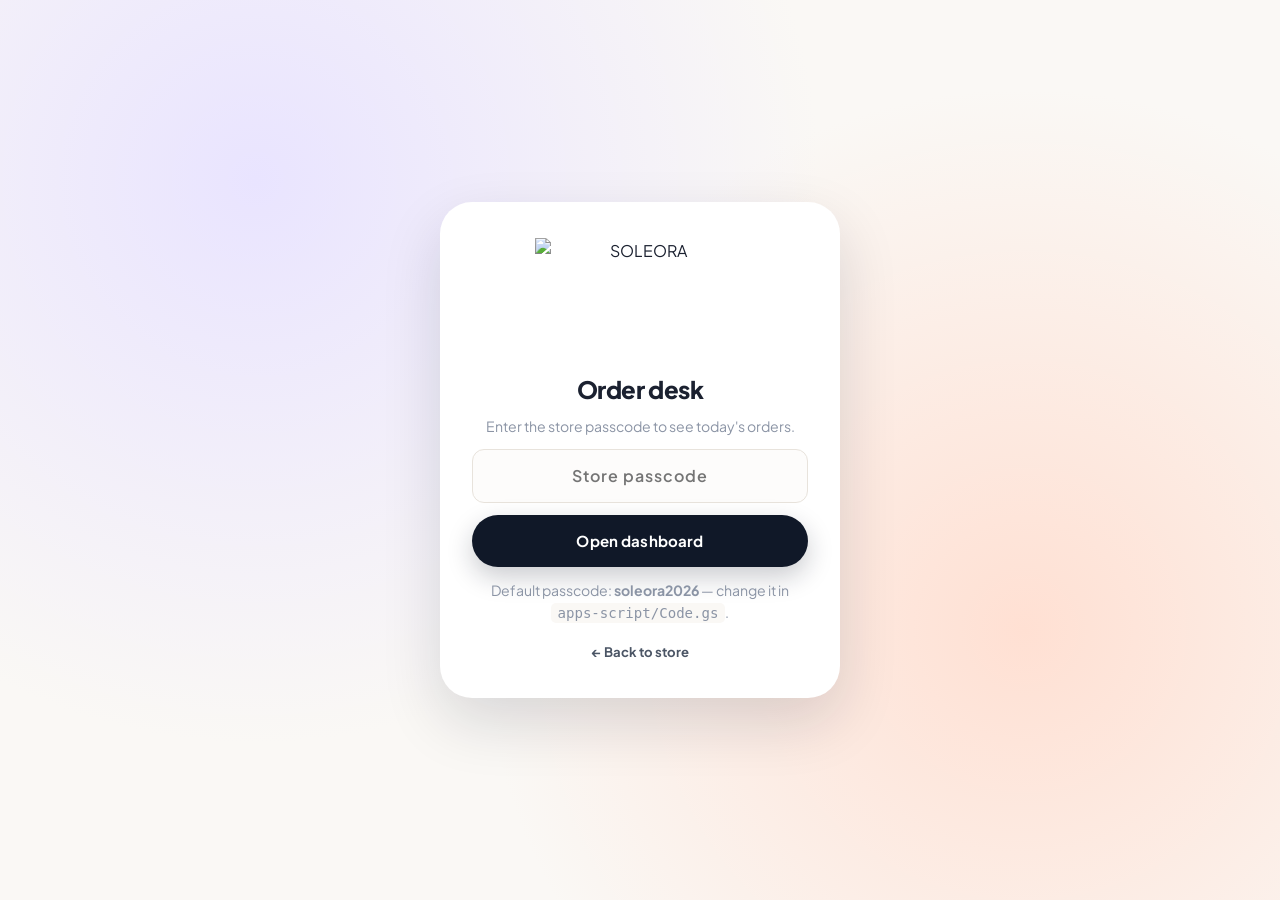
==== commit 22ef24bf: "Add files via upload" ====
--- a/admin.html
+++ b/admin.html
@@ -8,6 +8,7 @@
 <link rel="preconnect" href="https://fonts.googleapis.com" />
 <link rel="preconnect" href="https://fonts.gstatic.com" crossorigin />
 <link href="https://fonts.googleapis.com/css2?family=Plus+Jakarta+Sans:wght@400;500;600;700;800&display=swap" rel="stylesheet" />
+<link rel="icon" type="image/png" href="assets/favicon.png" />
 <link rel="stylesheet" href="style.css" />
 <link rel="stylesheet" href="admin.css" />
 </head>
@@ -25,7 +26,7 @@
 <!-- LOGIN -->
 <section class="gate" id="gate">
   <form class="gate__card" id="gateForm">
-    <span class="gate__ico"><svg class="ico"><use href="#s-lock"/></svg></span>
+    <img class="gate__logo" src="assets/logo.png" alt="SOLEORA" width="1200" height="672" />
     <h1>Order desk</h1>
     <p>Enter the store passcode to see today's orders.</p>
     <input type="password" id="gateKey" placeholder="Store passcode" autocomplete="current-password" />
@@ -39,7 +40,7 @@
 <div class="adm" id="adm" hidden>
   <header class="adm__bar">
     <div class="adm__brand">
-      <span class="logo__mark"><svg viewBox="0 0 44 44"><path d="M6 29c0-3 2-5 5-6l9-3c3-1 5-3 7-6 2-2 4-3 6-2s3 3 3 6c0 2 1 4 3 5 3 1 4 3 4 6 0 3-2 5-5 5H11c-3 0-5-2-5-5z"/><path class="logo__sole" d="M6 31h32"/></svg></span>
+      <img class="logo__img" src="assets/logo-mark.png" alt="" width="1907" height="723" />
       <span><b>SOLEORA</b><em>Order desk</em></span>
     </div>
     <div class="adm__barTools">
--- a/style.css
+++ b/style.css
@@ -133,6 +133,10 @@
 .logo__mark{width:38px;height:38px;display:grid;place-items:center;border-radius:12px;background:var(--navy);color:var(--mint);flex:none;box-shadow:0 8px 18px rgba(16,24,40,.22)}
 .logo__mark svg{width:26px;height:26px;fill:none;stroke:currentColor;stroke-width:2.2;stroke-linejoin:round}
 .logo__sole{stroke:var(--coral);stroke-width:3}
+.logo__img{height:30px;width:auto;flex:none;transition:transform .35s var(--ease)}
+.logo:hover .logo__img{transform:translateY(-2px) rotate(-3deg)}
+.footer__logo{width:min(250px,72%);height:auto;margin-bottom:4px}
+.drawer__logo{height:26px;width:auto}
 .logo__text{font-weight:800;font-size:1.16rem;letter-spacing:.18em;line-height:1;display:flex;flex-direction:column;gap:3px}
 .logo__text em{font-style:normal;font-size:.52rem;letter-spacing:.16em;color:var(--ink-3);font-weight:600;text-transform:uppercase}
 
--- a/admin.css
+++ b/admin.css
@@ -8,8 +8,7 @@
   background:radial-gradient(circle at 20% 20%,#e9e4ff,transparent 45%),radial-gradient(circle at 80% 70%,#ffe0d3,transparent 45%),#faf8f5}
 .gate__card{background:#fff;border-radius:var(--r-xl);padding:36px 32px;width:min(400px,100%);
   box-shadow:var(--sh-3);display:flex;flex-direction:column;gap:12px;text-align:center;animation:popIn .4s var(--ease)}
-.gate__ico{width:56px;height:56px;border-radius:18px;background:var(--navy);color:var(--mint);display:grid;place-items:center;margin:0 auto 6px}
-.gate__ico .ico{width:26px;height:26px}
+.gate__logo{width:min(210px,74%);height:auto;margin:0 auto 8px}
 .gate h1{font-size:1.5rem}
 .gate p{color:var(--ink-3);font-size:.88rem}
 .gate input{padding:13px 16px;border-radius:12px;border:1.6px solid var(--line);background:#fdfcfb;outline:0;font-weight:600;text-align:center;letter-spacing:.06em}
@@ -24,7 +23,7 @@
 .adm__bar{position:sticky;top:0;z-index:20;background:rgba(255,255,255,.86);backdrop-filter:blur(14px);
   border-bottom:1px solid var(--line);display:flex;align-items:center;gap:16px;padding:12px clamp(14px,3vw,28px);flex-wrap:wrap}
 .adm__brand{display:flex;align-items:center;gap:11px}
-.adm__brand .logo__mark{width:38px;height:38px;border-radius:12px;background:var(--navy);color:var(--mint);display:grid;place-items:center}
+.adm__brand .logo__img{height:28px;width:auto}
 .adm__brand svg{width:24px;height:24px;fill:none;stroke:currentColor;stroke-width:2.2}
 .adm__brand b{display:block;font-weight:800;letter-spacing:.16em;font-size:.98rem;line-height:1.1}
 .adm__brand em{font-style:normal;font-size:.66rem;color:var(--ink-3);font-weight:600}
